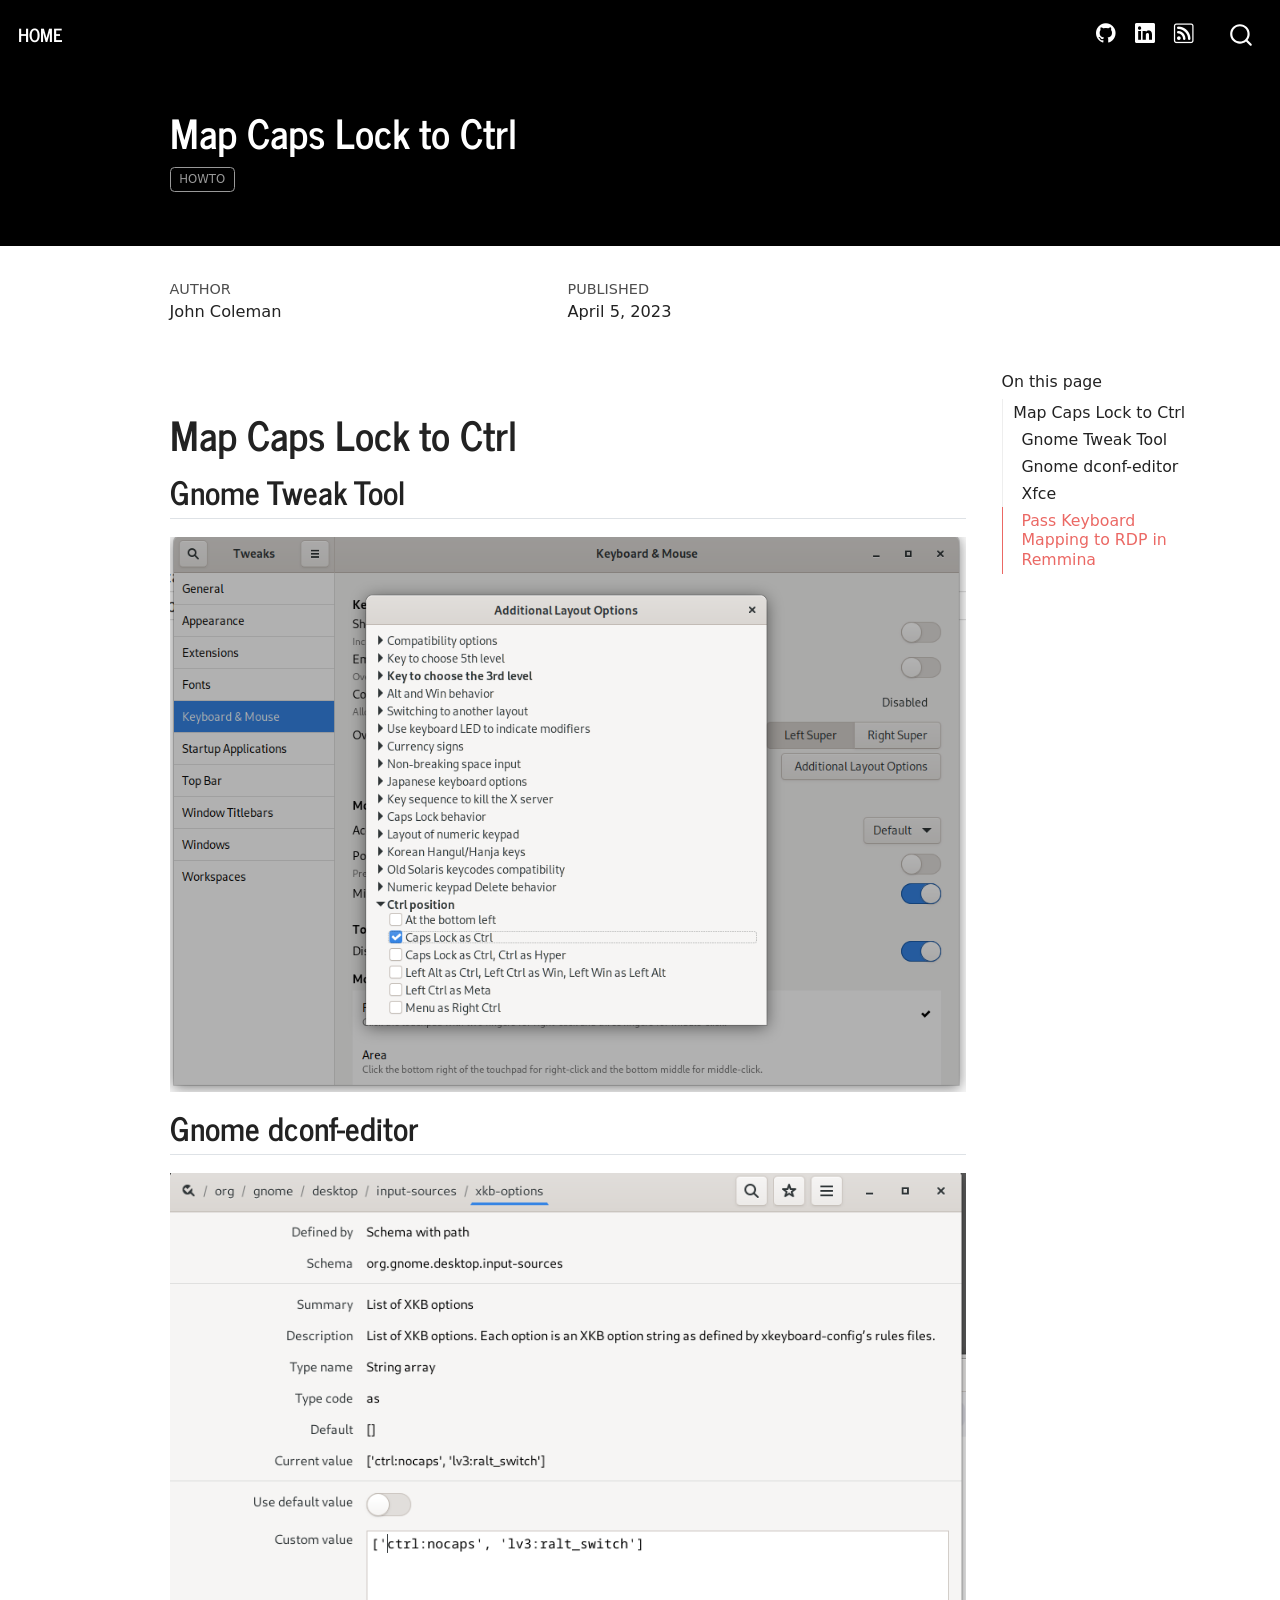
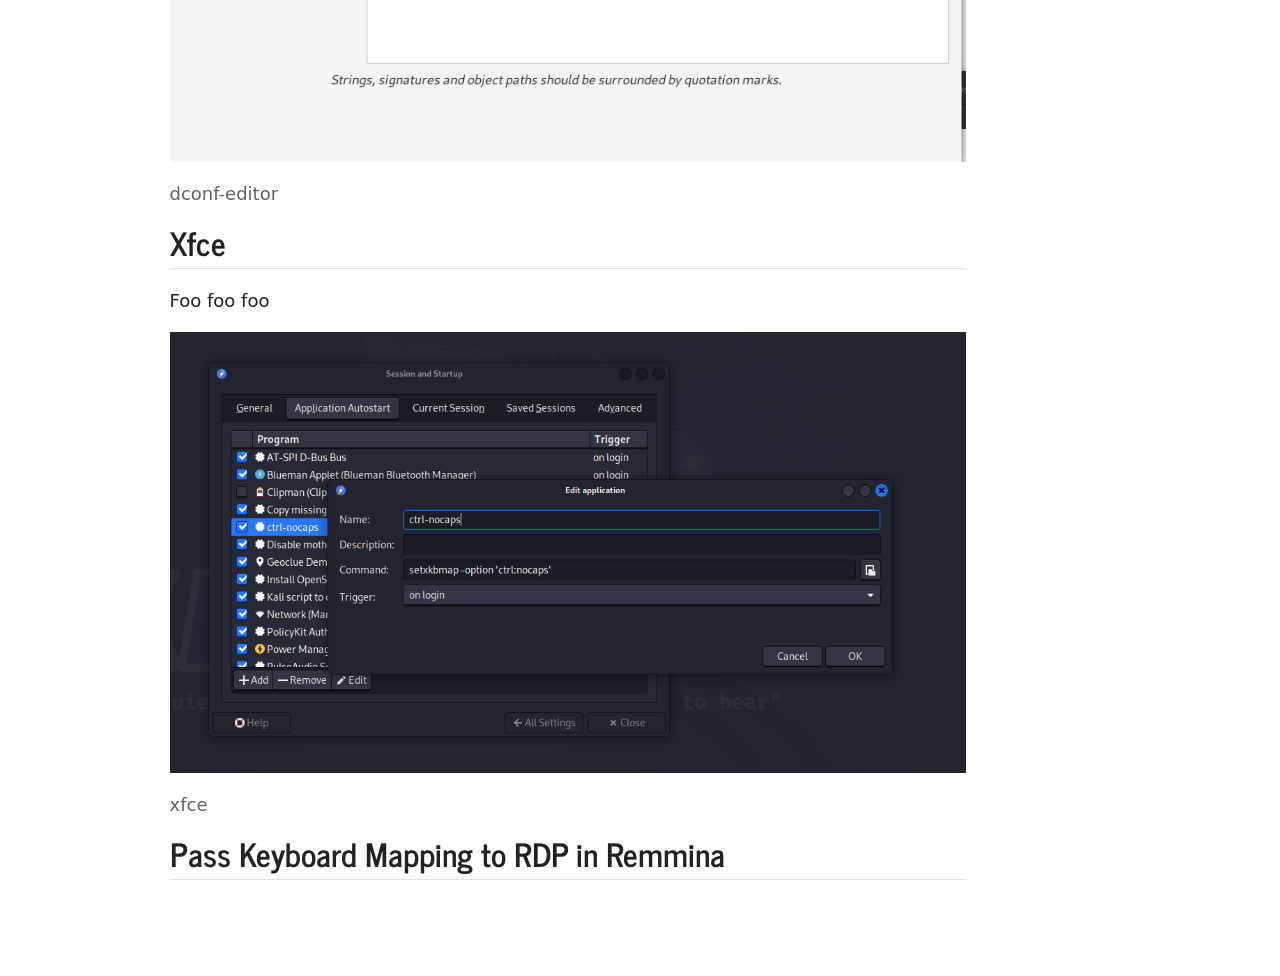
==== posts/ctrl_nocaps/index.html @ b8ff8cbe "Built site for gh-pages" ====
<!DOCTYPE html>
<html xmlns="http://www.w3.org/1999/xhtml" lang="en" xml:lang="en"><head>

<meta charset="utf-8">
<meta name="generator" content="quarto-1.2.313">

<meta name="viewport" content="width=device-width, initial-scale=1.0, user-scalable=yes">

<meta name="author" content="John Coleman">
<meta name="dcterms.date" content="2023-04-05">

<title>Home - Map Caps Lock to Ctrl</title>
<style>
code{white-space: pre-wrap;}
span.smallcaps{font-variant: small-caps;}
div.columns{display: flex; gap: min(4vw, 1.5em);}
div.column{flex: auto; overflow-x: auto;}
div.hanging-indent{margin-left: 1.5em; text-indent: -1.5em;}
ul.task-list{list-style: none;}
ul.task-list li input[type="checkbox"] {
  width: 0.8em;
  margin: 0 0.8em 0.2em -1.6em;
  vertical-align: middle;
}
</style>


<script src="../../site_libs/quarto-nav/quarto-nav.js"></script>
<script src="../../site_libs/quarto-nav/headroom.min.js"></script>
<script src="../../site_libs/clipboard/clipboard.min.js"></script>
<script src="../../site_libs/quarto-search/autocomplete.umd.js"></script>
<script src="../../site_libs/quarto-search/fuse.min.js"></script>
<script src="../../site_libs/quarto-search/quarto-search.js"></script>
<meta name="quarto:offset" content="../../">
<script src="../../site_libs/quarto-html/quarto.js"></script>
<script src="../../site_libs/quarto-html/popper.min.js"></script>
<script src="../../site_libs/quarto-html/tippy.umd.min.js"></script>
<script src="../../site_libs/quarto-html/anchor.min.js"></script>
<link href="../../site_libs/quarto-html/tippy.css" rel="stylesheet">
<link href="../../site_libs/quarto-html/quarto-syntax-highlighting.css" rel="stylesheet" id="quarto-text-highlighting-styles">
<script src="../../site_libs/bootstrap/bootstrap.min.js"></script>
<link href="../../site_libs/bootstrap/bootstrap-icons.css" rel="stylesheet">
<link href="../../site_libs/bootstrap/bootstrap.min.css" rel="stylesheet" id="quarto-bootstrap" data-mode="light">
<script id="quarto-search-options" type="application/json">{
  "location": "navbar",
  "copy-button": false,
  "collapse-after": 3,
  "panel-placement": "end",
  "type": "overlay",
  "limit": 20,
  "language": {
    "search-no-results-text": "No results",
    "search-matching-documents-text": "matching documents",
    "search-copy-link-title": "Copy link to search",
    "search-hide-matches-text": "Hide additional matches",
    "search-more-match-text": "more match in this document",
    "search-more-matches-text": "more matches in this document",
    "search-clear-button-title": "Clear",
    "search-detached-cancel-button-title": "Cancel",
    "search-submit-button-title": "Submit"
  }
}</script>


<link rel="stylesheet" href="../../styles.css">
</head>

<body class="nav-fixed">

<div id="quarto-search-results"></div>
  <header id="quarto-header" class="headroom fixed-top">
    <nav class="navbar navbar-expand-lg navbar-dark ">
      <div class="navbar-container container-fluid">
      <div class="navbar-brand-container">
    <a class="navbar-brand" href="../../index.html">
    <span class="navbar-title">Home</span>
    </a>
  </div>
          <button class="navbar-toggler" type="button" data-bs-toggle="collapse" data-bs-target="#navbarCollapse" aria-controls="navbarCollapse" aria-expanded="false" aria-label="Toggle navigation" onclick="if (window.quartoToggleHeadroom) { window.quartoToggleHeadroom(); }">
  <span class="navbar-toggler-icon"></span>
</button>
          <div class="collapse navbar-collapse" id="navbarCollapse">
            <ul class="navbar-nav navbar-nav-scroll ms-auto">
  <li class="nav-item compact">
    <a class="nav-link" href="https://github.com/colemanjp/"><i class="bi bi-github" role="img">
</i> 
 <span class="menu-text"></span></a>
  </li>  
  <li class="nav-item compact">
    <a class="nav-link" href="https://www.linkedin.com/in/johnpcoleman1/"><i class="bi bi-linkedin" role="img">
</i> 
 <span class="menu-text"></span></a>
  </li>  
  <li class="nav-item compact">
    <a class="nav-link" href="../../index.xml"><i class="bi bi-rss" role="img">
</i> 
 <span class="menu-text"></span></a>
  </li>  
</ul>
              <div id="quarto-search" class="" title="Search"></div>
          </div> <!-- /navcollapse -->
      </div> <!-- /container-fluid -->
    </nav>
</header>
<!-- content -->
<header id="title-block-header" class="quarto-title-block default page-columns page-full">
  <div class="quarto-title-banner page-columns page-full">
    <div class="quarto-title column-body">
      <h1 class="title">Map Caps Lock to Ctrl</h1>
                                <div class="quarto-categories">
                <div class="quarto-category">HowTo</div>
              </div>
                  </div>
  </div>
    
  
  <div class="quarto-title-meta">

      <div>
      <div class="quarto-title-meta-heading">Author</div>
      <div class="quarto-title-meta-contents">
               <p>John Coleman </p>
            </div>
    </div>
      
      <div>
      <div class="quarto-title-meta-heading">Published</div>
      <div class="quarto-title-meta-contents">
        <p class="date">April 5, 2023</p>
      </div>
    </div>
    
      
    </div>
    
  
  </header><div id="quarto-content" class="quarto-container page-columns page-rows-contents page-layout-article page-navbar">
<!-- sidebar -->
<!-- margin-sidebar -->
    <div id="quarto-margin-sidebar" class="sidebar margin-sidebar">
        <nav id="TOC" role="doc-toc" class="toc-active">
    <h2 id="toc-title">On this page</h2>
   
  <ul>
  <li><a href="#map-caps-lock-to-ctrl" id="toc-map-caps-lock-to-ctrl" class="nav-link active" data-scroll-target="#map-caps-lock-to-ctrl">Map Caps Lock to Ctrl</a>
  <ul class="collapse">
  <li><a href="#gnome-tweak-tool" id="toc-gnome-tweak-tool" class="nav-link" data-scroll-target="#gnome-tweak-tool">Gnome Tweak Tool</a></li>
  <li><a href="#gnome-dconf-editor" id="toc-gnome-dconf-editor" class="nav-link" data-scroll-target="#gnome-dconf-editor">Gnome dconf-editor</a></li>
  <li><a href="#xfce" id="toc-xfce" class="nav-link" data-scroll-target="#xfce">Xfce</a></li>
  <li><a href="#pass-keyboard-mapping-to-rdp-in-remmina" id="toc-pass-keyboard-mapping-to-rdp-in-remmina" class="nav-link" data-scroll-target="#pass-keyboard-mapping-to-rdp-in-remmina">Pass Keyboard Mapping to RDP in Remmina</a></li>
  </ul></li>
  </ul>
</nav>
    </div>
<!-- main -->
<main class="content quarto-banner-title-block" id="quarto-document-content">




<section id="map-caps-lock-to-ctrl" class="level1">
<h1>Map Caps Lock to Ctrl</h1>
<section id="gnome-tweak-tool" class="level2">
<h2 class="anchored" data-anchor-id="gnome-tweak-tool">Gnome Tweak Tool</h2>
<p><img src="tweak.png" class="img-fluid" width="800"></p>
</section>
<section id="gnome-dconf-editor" class="level2">
<h2 class="anchored" data-anchor-id="gnome-dconf-editor">Gnome dconf-editor</h2>
<div class="quarto-figure quarto-figure-center">
<figure class="figure">
<p><img src="dconf.png" class="img-fluid figure-img" width="800"></p>
<p></p><figcaption class="figure-caption">dconf-editor</figcaption><p></p>
</figure>
</div>
</section>
<section id="xfce" class="level2">
<h2 class="anchored" data-anchor-id="xfce">Xfce</h2>
<p>Foo foo foo</p>
<div class="quarto-figure quarto-figure-center">
<figure class="figure">
<p><img src="xfce.png" class="img-fluid figure-img" width="800"></p>
<p></p><figcaption class="figure-caption">xfce</figcaption><p></p>
</figure>
</div>
</section>
<section id="pass-keyboard-mapping-to-rdp-in-remmina" class="level2">
<h2 class="anchored" data-anchor-id="pass-keyboard-mapping-to-rdp-in-remmina">Pass Keyboard Mapping to RDP in Remmina</h2>


</section>
</section>

</main> <!-- /main -->
<script id="quarto-html-after-body" type="application/javascript">
window.document.addEventListener("DOMContentLoaded", function (event) {
  const toggleBodyColorMode = (bsSheetEl) => {
    const mode = bsSheetEl.getAttribute("data-mode");
    const bodyEl = window.document.querySelector("body");
    if (mode === "dark") {
      bodyEl.classList.add("quarto-dark");
      bodyEl.classList.remove("quarto-light");
    } else {
      bodyEl.classList.add("quarto-light");
      bodyEl.classList.remove("quarto-dark");
    }
  }
  const toggleBodyColorPrimary = () => {
    const bsSheetEl = window.document.querySelector("link#quarto-bootstrap");
    if (bsSheetEl) {
      toggleBodyColorMode(bsSheetEl);
    }
  }
  toggleBodyColorPrimary();  
  const icon = "";
  const anchorJS = new window.AnchorJS();
  anchorJS.options = {
    placement: 'right',
    icon: icon
  };
  anchorJS.add('.anchored');
  const clipboard = new window.ClipboardJS('.code-copy-button', {
    target: function(trigger) {
      return trigger.previousElementSibling;
    }
  });
  clipboard.on('success', function(e) {
    // button target
    const button = e.trigger;
    // don't keep focus
    button.blur();
    // flash "checked"
    button.classList.add('code-copy-button-checked');
    var currentTitle = button.getAttribute("title");
    button.setAttribute("title", "Copied!");
    let tooltip;
    if (window.bootstrap) {
      button.setAttribute("data-bs-toggle", "tooltip");
      button.setAttribute("data-bs-placement", "left");
      button.setAttribute("data-bs-title", "Copied!");
      tooltip = new bootstrap.Tooltip(button, 
        { trigger: "manual", 
          customClass: "code-copy-button-tooltip",
          offset: [0, -8]});
      tooltip.show();    
    }
    setTimeout(function() {
      if (tooltip) {
        tooltip.hide();
        button.removeAttribute("data-bs-title");
        button.removeAttribute("data-bs-toggle");
        button.removeAttribute("data-bs-placement");
      }
      button.setAttribute("title", currentTitle);
      button.classList.remove('code-copy-button-checked');
    }, 1000);
    // clear code selection
    e.clearSelection();
  });
  function tippyHover(el, contentFn) {
    const config = {
      allowHTML: true,
      content: contentFn,
      maxWidth: 500,
      delay: 100,
      arrow: false,
      appendTo: function(el) {
          return el.parentElement;
      },
      interactive: true,
      interactiveBorder: 10,
      theme: 'quarto',
      placement: 'bottom-start'
    };
    window.tippy(el, config); 
  }
  const noterefs = window.document.querySelectorAll('a[role="doc-noteref"]');
  for (var i=0; i<noterefs.length; i++) {
    const ref = noterefs[i];
    tippyHover(ref, function() {
      // use id or data attribute instead here
      let href = ref.getAttribute('data-footnote-href') || ref.getAttribute('href');
      try { href = new URL(href).hash; } catch {}
      const id = href.replace(/^#\/?/, "");
      const note = window.document.getElementById(id);
      return note.innerHTML;
    });
  }
  const findCites = (el) => {
    const parentEl = el.parentElement;
    if (parentEl) {
      const cites = parentEl.dataset.cites;
      if (cites) {
        return {
          el,
          cites: cites.split(' ')
        };
      } else {
        return findCites(el.parentElement)
      }
    } else {
      return undefined;
    }
  };
  var bibliorefs = window.document.querySelectorAll('a[role="doc-biblioref"]');
  for (var i=0; i<bibliorefs.length; i++) {
    const ref = bibliorefs[i];
    const citeInfo = findCites(ref);
    if (citeInfo) {
      tippyHover(citeInfo.el, function() {
        var popup = window.document.createElement('div');
        citeInfo.cites.forEach(function(cite) {
          var citeDiv = window.document.createElement('div');
          citeDiv.classList.add('hanging-indent');
          citeDiv.classList.add('csl-entry');
          var biblioDiv = window.document.getElementById('ref-' + cite);
          if (biblioDiv) {
            citeDiv.innerHTML = biblioDiv.innerHTML;
          }
          popup.appendChild(citeDiv);
        });
        return popup.innerHTML;
      });
    }
  }
});
</script>
</div> <!-- /content -->



</body></html>
---- site_libs/quarto-html/tippy.css ----
.tippy-box[data-animation=fade][data-state=hidden]{opacity:0}[data-tippy-root]{max-width:calc(100vw - 10px)}.tippy-box{position:relative;background-color:#333;color:#fff;border-radius:4px;font-size:14px;line-height:1.4;white-space:normal;outline:0;transition-property:transform,visibility,opacity}.tippy-box[data-placement^=top]>.tippy-arrow{bottom:0}.tippy-box[data-placement^=top]>.tippy-arrow:before{bottom:-7px;left:0;border-width:8px 8px 0;border-top-color:initial;transform-origin:center top}.tippy-box[data-placement^=bottom]>.tippy-arrow{top:0}.tippy-box[data-placement^=bottom]>.tippy-arrow:before{top:-7px;left:0;border-width:0 8px 8px;border-bottom-color:initial;transform-origin:center bottom}.tippy-box[data-placement^=left]>.tippy-arrow{right:0}.tippy-box[data-placement^=left]>.tippy-arrow:before{border-width:8px 0 8px 8px;border-left-color:initial;right:-7px;transform-origin:center left}.tippy-box[data-placement^=right]>.tippy-arrow{left:0}.tippy-box[data-placement^=right]>.tippy-arrow:before{left:-7px;border-width:8px 8px 8px 0;border-right-color:initial;transform-origin:center right}.tippy-box[data-inertia][data-state=visible]{transition-timing-function:cubic-bezier(.54,1.5,.38,1.11)}.tippy-arrow{width:16px;height:16px;color:#333}.tippy-arrow:before{content:"";position:absolute;border-color:transparent;border-style:solid}.tippy-content{position:relative;padding:5px 9px;z-index:1}
---- site_libs/quarto-html/quarto-syntax-highlighting.css ----
/* quarto syntax highlight colors */
:root {
  --quarto-hl-ot-color: #003B4F;
  --quarto-hl-at-color: #657422;
  --quarto-hl-ss-color: #20794D;
  --quarto-hl-an-color: #5E5E5E;
  --quarto-hl-fu-color: #4758AB;
  --quarto-hl-st-color: #20794D;
  --quarto-hl-cf-color: #003B4F;
  --quarto-hl-op-color: #5E5E5E;
  --quarto-hl-er-color: #AD0000;
  --quarto-hl-bn-color: #AD0000;
  --quarto-hl-al-color: #AD0000;
  --quarto-hl-va-color: #111111;
  --quarto-hl-bu-color: inherit;
  --quarto-hl-ex-color: inherit;
  --quarto-hl-pp-color: #AD0000;
  --quarto-hl-in-color: #5E5E5E;
  --quarto-hl-vs-color: #20794D;
  --quarto-hl-wa-color: #5E5E5E;
  --quarto-hl-do-color: #5E5E5E;
  --quarto-hl-im-color: #00769E;
  --quarto-hl-ch-color: #20794D;
  --quarto-hl-dt-color: #AD0000;
  --quarto-hl-fl-color: #AD0000;
  --quarto-hl-co-color: #5E5E5E;
  --quarto-hl-cv-color: #5E5E5E;
  --quarto-hl-cn-color: #8f5902;
  --quarto-hl-sc-color: #5E5E5E;
  --quarto-hl-dv-color: #AD0000;
  --quarto-hl-kw-color: #003B4F;
}

/* other quarto variables */
:root {
  --quarto-font-monospace: SFMono-Regular, Menlo, Monaco, Consolas, "Liberation Mono", "Courier New", monospace;
}

pre > code.sourceCode > span {
  color: #003B4F;
}

code span {
  color: #003B4F;
}

code.sourceCode > span {
  color: #003B4F;
}

div.sourceCode,
div.sourceCode pre.sourceCode {
  color: #003B4F;
}

code span.ot {
  color: #003B4F;
}

code span.at {
  color: #657422;
}

code span.ss {
  color: #20794D;
}

code span.an {
  color: #5E5E5E;
}

code span.fu {
  color: #4758AB;
}

code span.st {
  color: #20794D;
}

code span.cf {
  color: #003B4F;
}

code span.op {
  color: #5E5E5E;
}

code span.er {
  color: #AD0000;
}

code span.bn {
  color: #AD0000;
}

code span.al {
  color: #AD0000;
}

code span.va {
  color: #111111;
}

code span.pp {
  color: #AD0000;
}

code span.in {
  color: #5E5E5E;
}

code span.vs {
  color: #20794D;
}

code span.wa {
  color: #5E5E5E;
  font-style: italic;
}

code span.do {
  color: #5E5E5E;
  font-style: italic;
}

code span.im {
  color: #00769E;
}

code span.ch {
  color: #20794D;
}

code span.dt {
  color: #AD0000;
}

code span.fl {
  color: #AD0000;
}

code span.co {
  color: #5E5E5E;
}

code span.cv {
  color: #5E5E5E;
  font-style: italic;
}

code span.cn {
  color: #8f5902;
}

code span.sc {
  color: #5E5E5E;
}

code span.dv {
  color: #AD0000;
}

code span.kw {
  color: #003B4F;
}

.prevent-inlining {
  content: "</";
}

/*# sourceMappingURL=debc5d5d77c3f9108843748ff7464032.css.map */
---- styles.css ----
/* css styles */
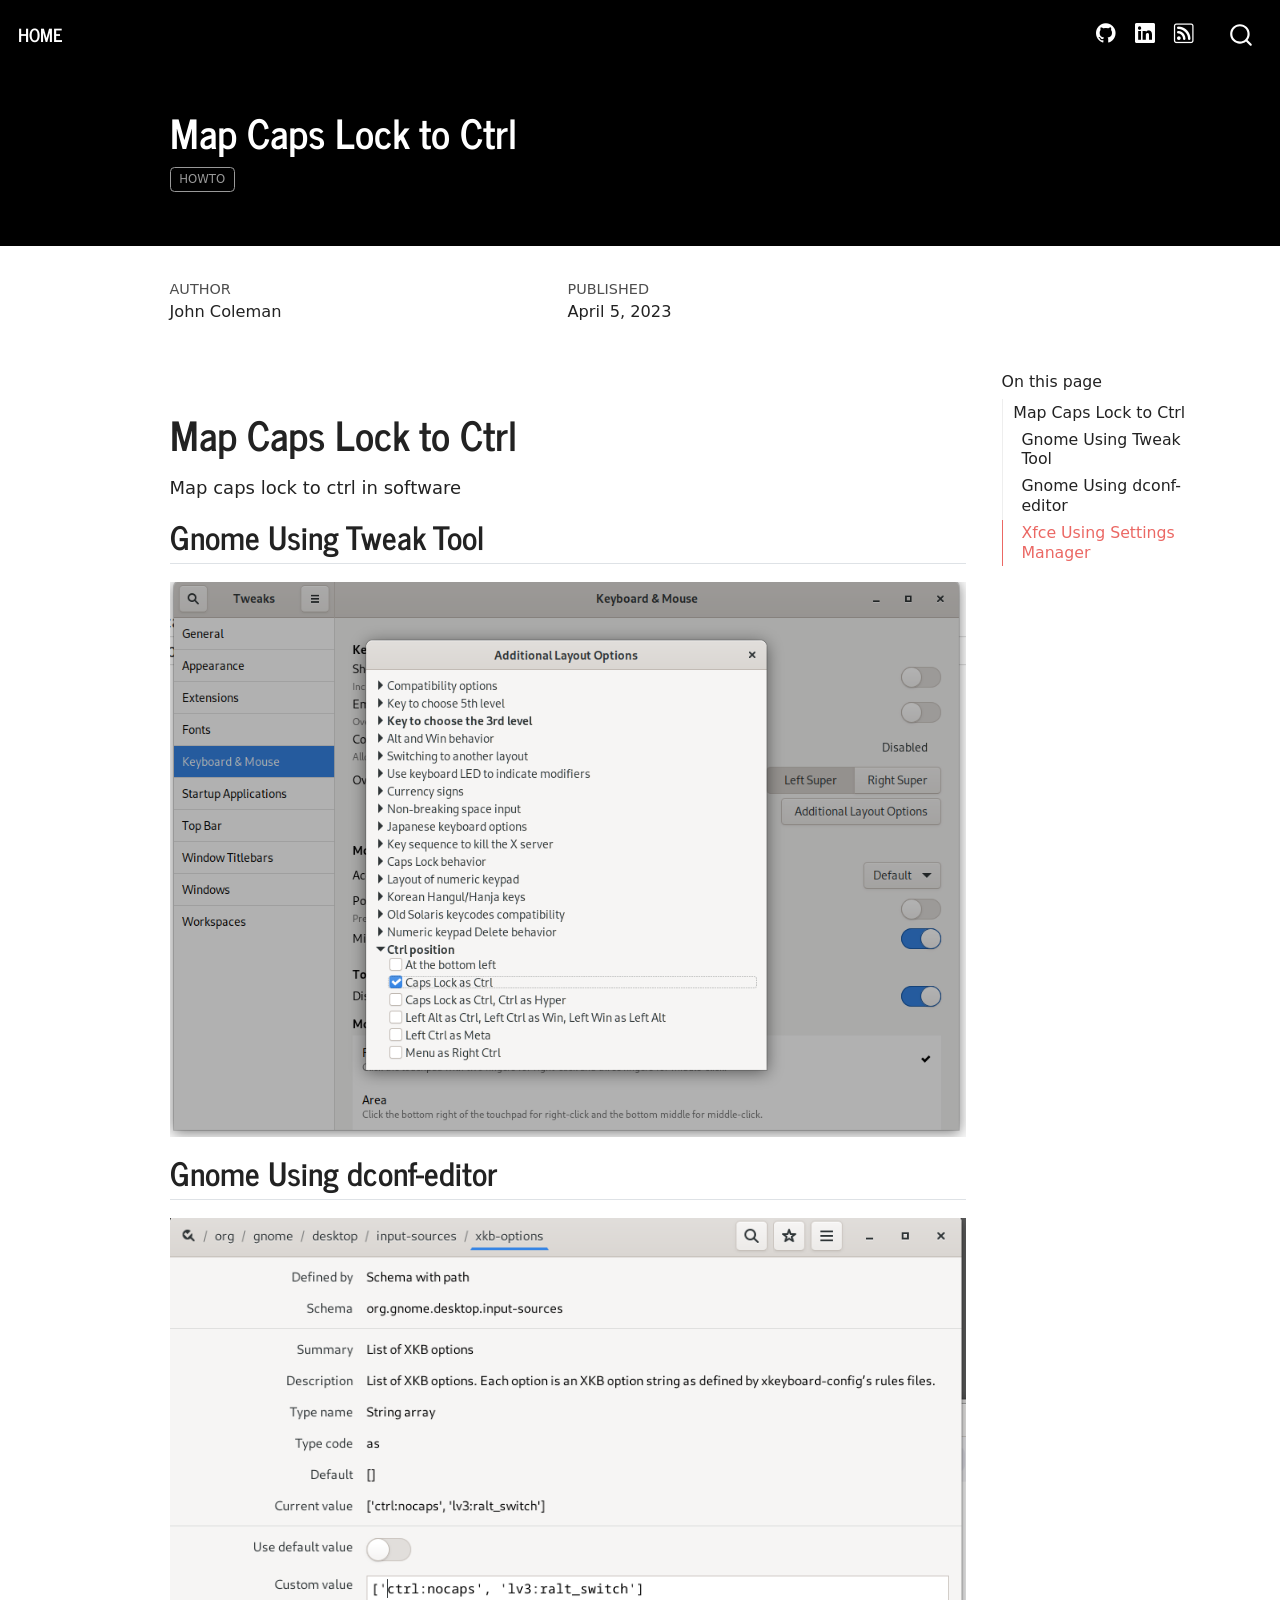
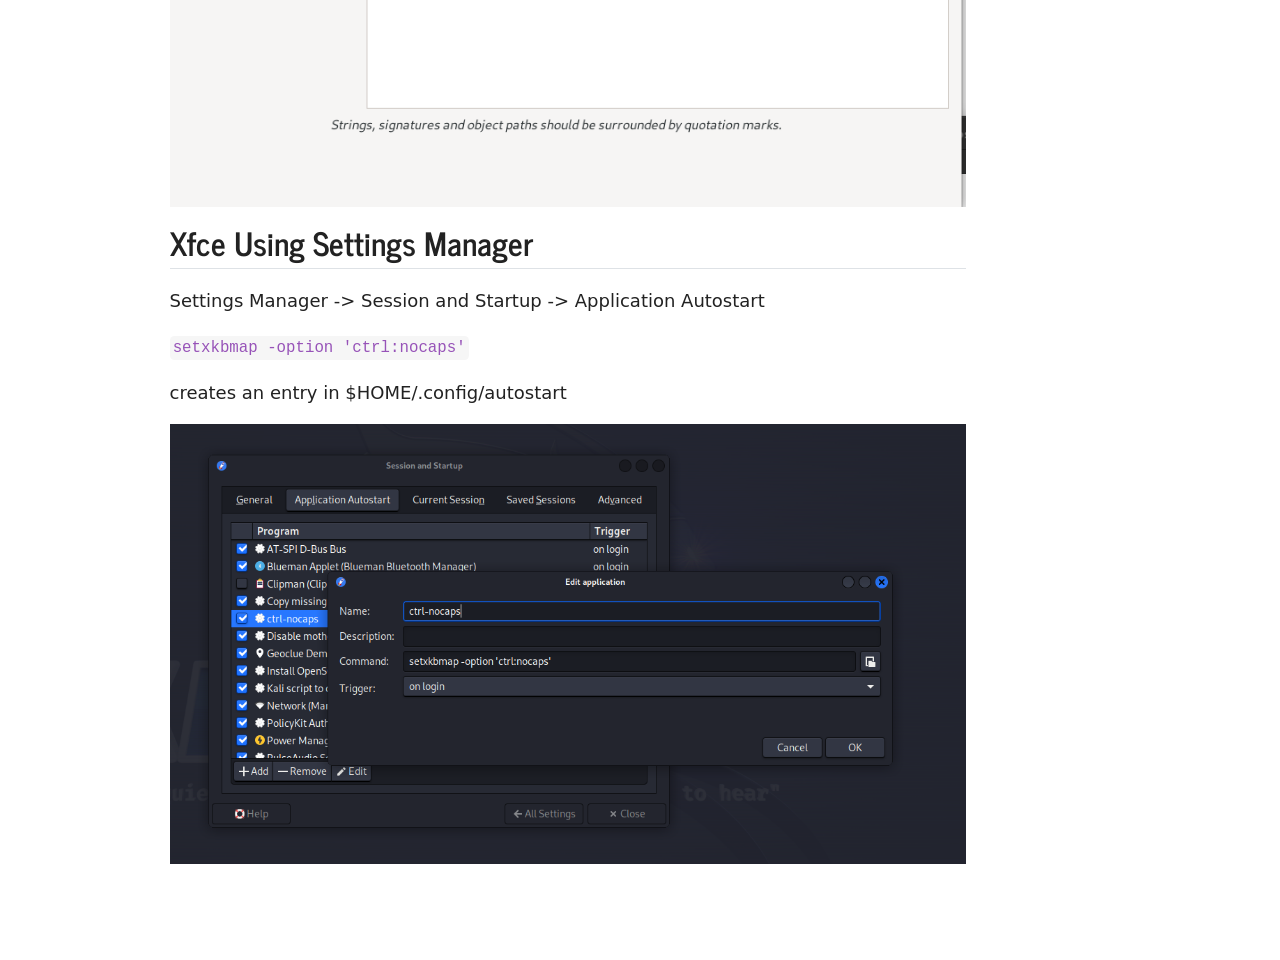
==== commit 04a433b6: "Built site for gh-pages" ====
--- a/posts/ctrl_nocaps/index.html
+++ b/posts/ctrl_nocaps/index.html
@@ -144,10 +144,9 @@
   <ul>
   <li><a href="#map-caps-lock-to-ctrl" id="toc-map-caps-lock-to-ctrl" class="nav-link active" data-scroll-target="#map-caps-lock-to-ctrl">Map Caps Lock to Ctrl</a>
   <ul class="collapse">
-  <li><a href="#gnome-tweak-tool" id="toc-gnome-tweak-tool" class="nav-link" data-scroll-target="#gnome-tweak-tool">Gnome Tweak Tool</a></li>
-  <li><a href="#gnome-dconf-editor" id="toc-gnome-dconf-editor" class="nav-link" data-scroll-target="#gnome-dconf-editor">Gnome dconf-editor</a></li>
-  <li><a href="#xfce" id="toc-xfce" class="nav-link" data-scroll-target="#xfce">Xfce</a></li>
-  <li><a href="#pass-keyboard-mapping-to-rdp-in-remmina" id="toc-pass-keyboard-mapping-to-rdp-in-remmina" class="nav-link" data-scroll-target="#pass-keyboard-mapping-to-rdp-in-remmina">Pass Keyboard Mapping to RDP in Remmina</a></li>
+  <li><a href="#gnome-using-tweak-tool" id="toc-gnome-using-tweak-tool" class="nav-link" data-scroll-target="#gnome-using-tweak-tool">Gnome Using Tweak Tool</a></li>
+  <li><a href="#gnome-using-dconf-editor" id="toc-gnome-using-dconf-editor" class="nav-link" data-scroll-target="#gnome-using-dconf-editor">Gnome Using dconf-editor</a></li>
+  <li><a href="#xfce-using-settings-manager" id="toc-xfce-using-settings-manager" class="nav-link" data-scroll-target="#xfce-using-settings-manager">Xfce Using Settings Manager</a></li>
   </ul></li>
   </ul>
 </nav>
@@ -160,31 +159,21 @@
 
 <section id="map-caps-lock-to-ctrl" class="level1">
 <h1>Map Caps Lock to Ctrl</h1>
-<section id="gnome-tweak-tool" class="level2">
-<h2 class="anchored" data-anchor-id="gnome-tweak-tool">Gnome Tweak Tool</h2>
+<p>Map caps lock to ctrl in software</p>
+<section id="gnome-using-tweak-tool" class="level2">
+<h2 class="anchored" data-anchor-id="gnome-using-tweak-tool">Gnome Using Tweak Tool</h2>
 <p><img src="tweak.png" class="img-fluid" width="800"></p>
 </section>
-<section id="gnome-dconf-editor" class="level2">
-<h2 class="anchored" data-anchor-id="gnome-dconf-editor">Gnome dconf-editor</h2>
-<div class="quarto-figure quarto-figure-center">
-<figure class="figure">
-<p><img src="dconf.png" class="img-fluid figure-img" width="800"></p>
-<p></p><figcaption class="figure-caption">dconf-editor</figcaption><p></p>
-</figure>
-</div>
+<section id="gnome-using-dconf-editor" class="level2">
+<h2 class="anchored" data-anchor-id="gnome-using-dconf-editor">Gnome Using dconf-editor</h2>
+<p><img src="dconf.png" class="img-fluid" width="800"></p>
 </section>
-<section id="xfce" class="level2">
-<h2 class="anchored" data-anchor-id="xfce">Xfce</h2>
-<p>Foo foo foo</p>
-<div class="quarto-figure quarto-figure-center">
-<figure class="figure">
-<p><img src="xfce.png" class="img-fluid figure-img" width="800"></p>
-<p></p><figcaption class="figure-caption">xfce</figcaption><p></p>
-</figure>
-</div>
-</section>
-<section id="pass-keyboard-mapping-to-rdp-in-remmina" class="level2">
-<h2 class="anchored" data-anchor-id="pass-keyboard-mapping-to-rdp-in-remmina">Pass Keyboard Mapping to RDP in Remmina</h2>
+<section id="xfce-using-settings-manager" class="level2">
+<h2 class="anchored" data-anchor-id="xfce-using-settings-manager">Xfce Using Settings Manager</h2>
+<p>Settings Manager -&gt; Session and Startup -&gt; Application Autostart</p>
+<p><code>setxkbmap -option 'ctrl:nocaps'</code></p>
+<p>creates an entry in $HOME/.config/autostart</p>
+<p><img src="xfce.png" class="img-fluid" width="800"></p>
 
 
 </section>
